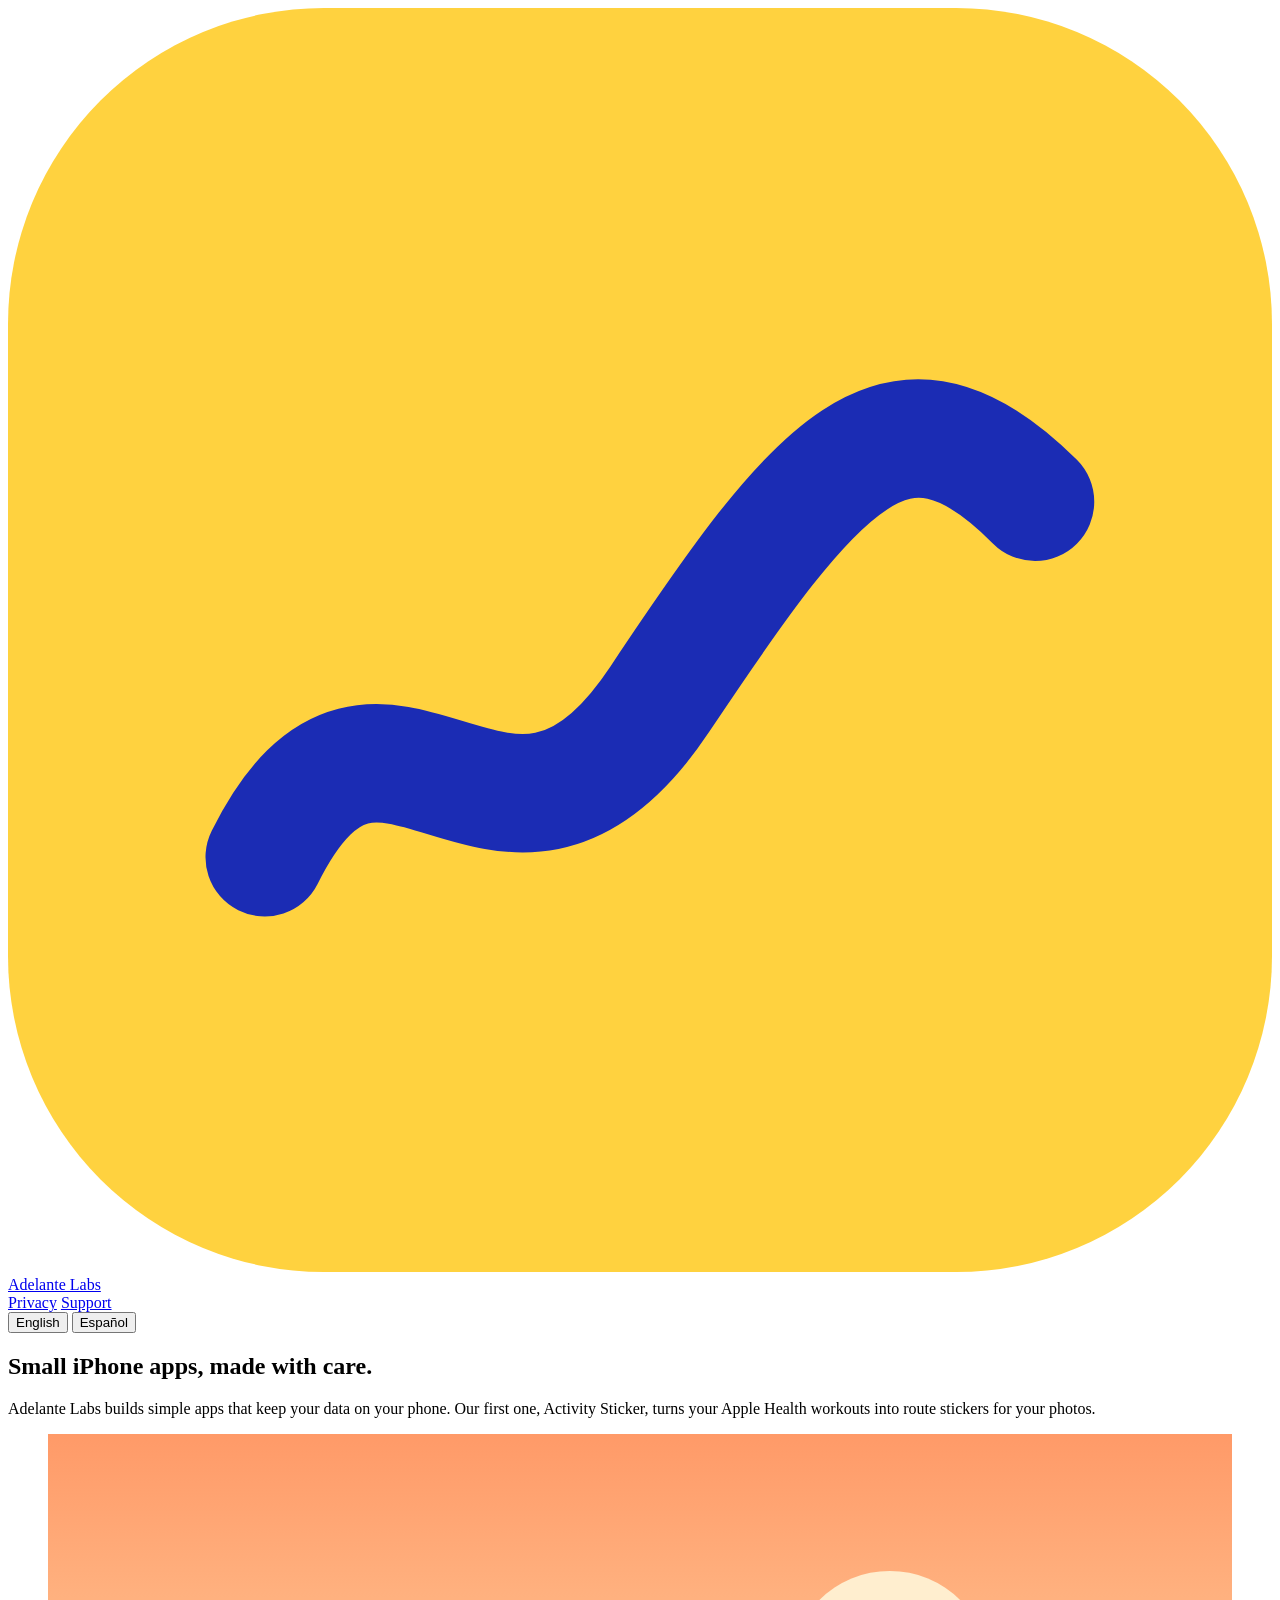
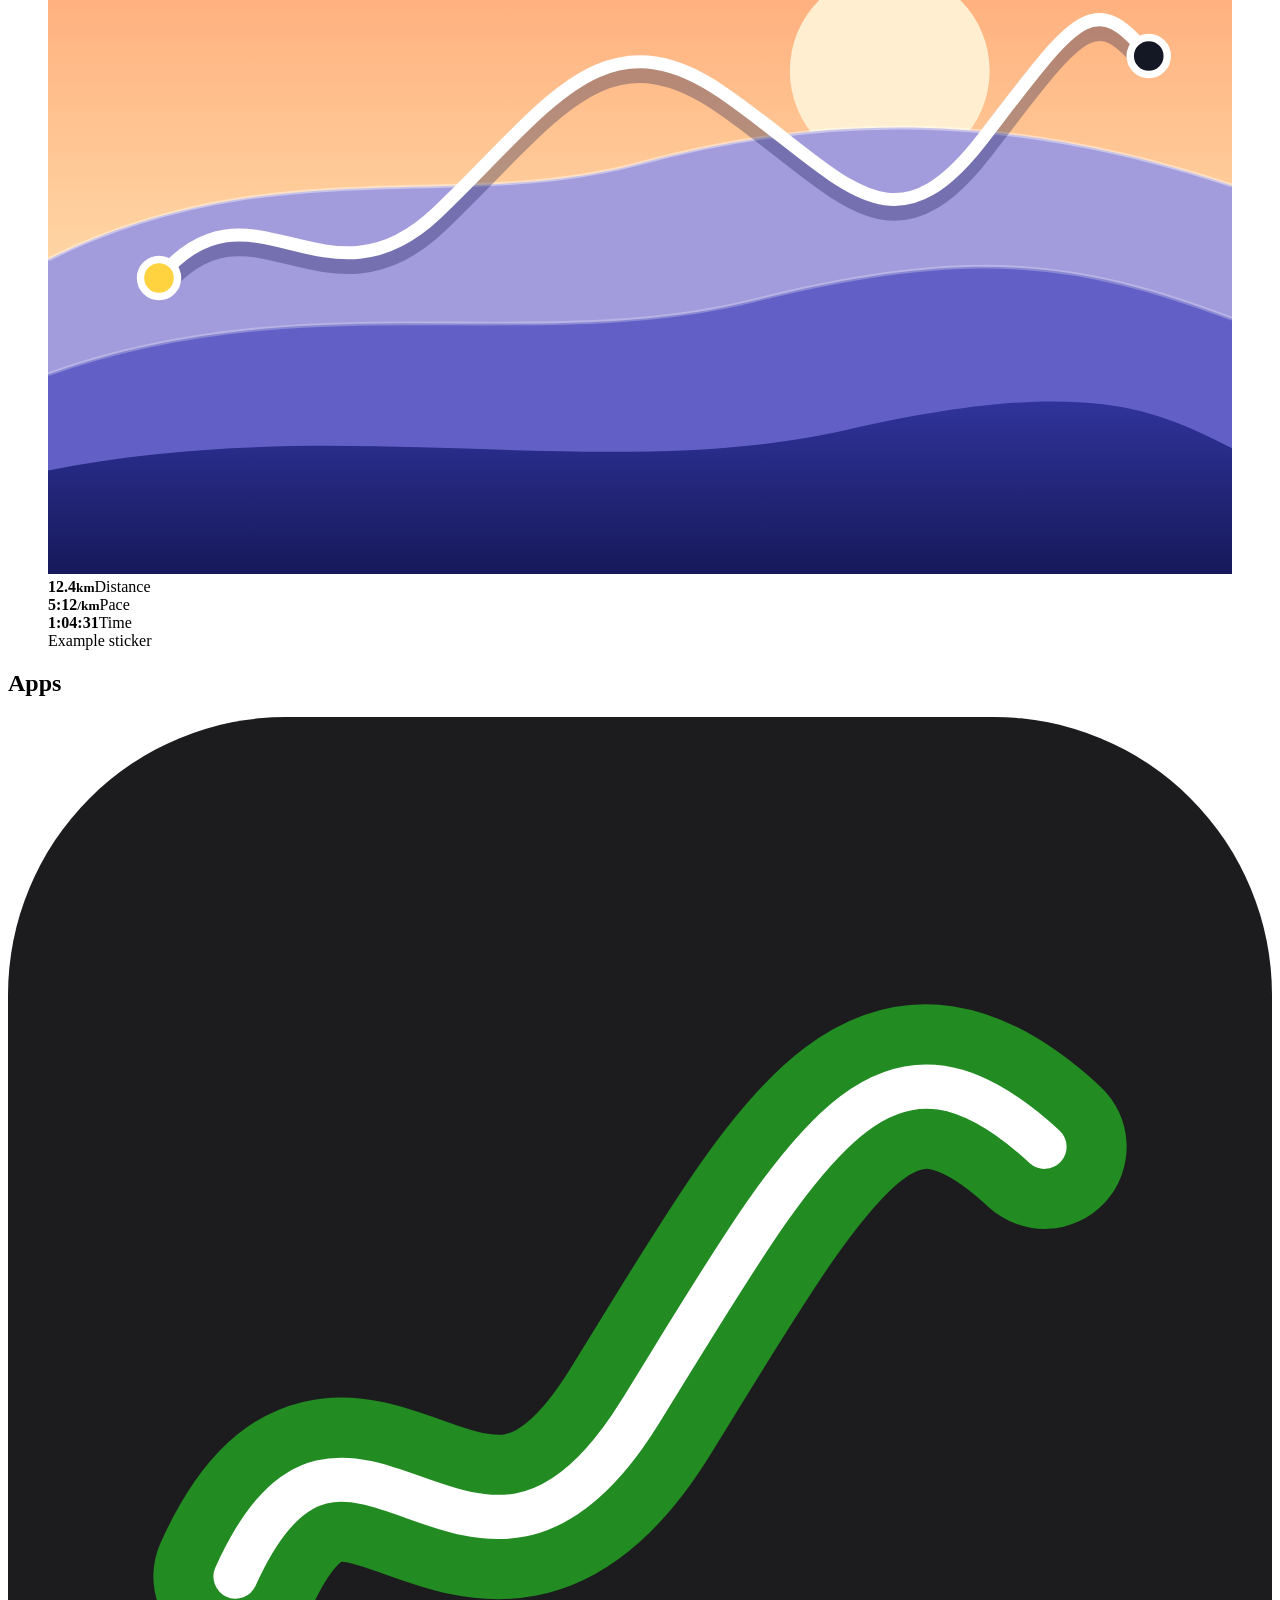
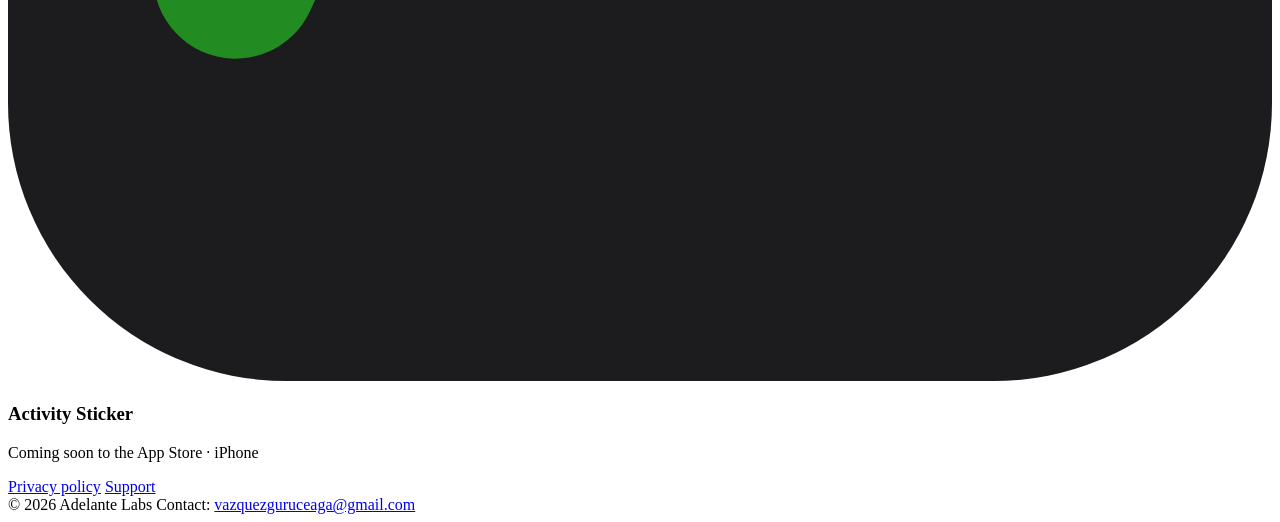
==== index.html @ 848a23d3 "Create index.html" ====
<!DOCTYPE html>
<html lang="en" data-title-en="Adelante Labs" data-title-es="Adelante Labs">
<head>
<meta charset="utf-8">
<meta name="viewport" content="width=device-width, initial-scale=1">
<title>Adelante Labs</title>
<meta name="description" content="Adelante Labs makes small iPhone apps. Our first is Activity Sticker, which turns Apple Health workouts into route stickers for your photos.">
<link rel="preconnect" href="https://fonts.googleapis.com">
<link rel="preconnect" href="https://fonts.gstatic.com" crossorigin>
<link href="https://fonts.googleapis.com/css2?family=Barlow+Condensed:wght@600;700&family=Inter:wght@400;600&display=swap" rel="stylesheet">
<link rel="stylesheet" href="assets/site.css">
</head>
<body>

<header class="top"><div class="wrap">
  <a class="brand" href="index.html" aria-current="page"><svg viewBox="0 0 64 64" aria-hidden="true"><rect width="64" height="64" rx="16" fill="#ffd23f"/><path d="M13 43C19 31 25 47 33 35S45 18 52 25" fill="none" stroke="#1b2cb4" stroke-width="6" stroke-linecap="round"/></svg>Adelante Labs</a>
  <nav class="links" aria-label="Site">
    <a href="activity-sticker/privacy/index.html"><span data-lang="en">Privacy</span><span data-lang="es" hidden>Privacidad</span></a>
    <a href="activity-sticker/support/index.html"><span data-lang="en">Support</span><span data-lang="es" hidden>Soporte</span></a>
    <div class="lang" role="group" aria-label="Language / Idioma">
      <button type="button" data-set-lang="en" aria-pressed="true">English</button>
      <button type="button" data-set-lang="es" aria-pressed="false">Español</button>
    </div>
  </nav>
</div></header>

<section class="hero band"><div class="wrap">
  <div>
    <div data-lang="en">
      <h1>Small iPhone apps, made with care.</h1>
      <p>Adelante Labs builds simple apps that keep your data on your phone. Our first one, Activity Sticker, turns your Apple Health workouts into route stickers for your photos.</p>
    </div>
    <div data-lang="es" hidden>
      <h1>Apps pequeñas para iPhone, hechas con cuidado.</h1>
      <p>Adelante Labs crea apps sencillas que mantienen tus datos en tu teléfono. La primera, Activity Sticker, convierte tus entrenamientos de Apple Health en stickers con tu ruta para tus fotos.</p>
    </div>
  </div>

  <figure class="sticker" role="img" aria-label="Example route sticker on a sunrise photo: 12.4 km, 5:12 per km, 1:04:31">
    <div class="photo">
      <svg viewBox="0 0 640 400" preserveAspectRatio="xMidYMid slice" aria-hidden="true">
        <defs>
          <linearGradient id="sky" x1="0" y1="0" x2="0" y2="1"><stop offset="0" stop-color="#ff9a68"/><stop offset=".55" stop-color="#ffd3a1"/><stop offset="1" stop-color="#ffe9cc"/></linearGradient>
          <linearGradient id="near" x1="0" y1="0" x2="0" y2="1"><stop offset="0" stop-color="#30339a"/><stop offset="1" stop-color="#16195a"/></linearGradient>
        </defs>
        <rect width="640" height="400" fill="url(#sky)"/>
        <circle cx="455" cy="128" r="54" fill="#fff4d6" opacity=".92"/>
        <path d="M0 230C120 170 220 205 320 178S520 150 640 190V400H0Z" fill="#a29bdc"/>
        <path d="M0 230C120 170 220 205 320 178S520 150 640 190" fill="none" stroke="#fff" stroke-opacity=".4" stroke-width="2"/>
        <path d="M0 292C140 242 262 282 382 252S560 232 640 262V400H0Z" fill="#6260c6"/>
        <path d="M0 292C140 242 262 282 382 252S560 232 640 262" fill="none" stroke="#fff" stroke-opacity=".25" stroke-width="2"/>
        <path d="M0 344C160 312 300 352 432 322S600 312 640 332V400H0Z" fill="url(#near)"/>
        <path class="route" pathLength="1" transform="translate(0 5)" d="M60 240C110 180 150 262 210 205S300 95 365 140S455 230 505 165S565 82 595 120" fill="none" stroke="#10124a" stroke-opacity=".3" stroke-width="13" stroke-linecap="round" stroke-linejoin="round"/>
        <path class="route" pathLength="1" d="M60 240C110 180 150 262 210 205S300 95 365 140S455 230 505 165S565 82 595 120" fill="none" stroke="#fff" stroke-width="7" stroke-linecap="round" stroke-linejoin="round"/>
        <circle cx="60" cy="240" r="10" fill="#ffd23f" stroke="#fff" stroke-width="4"/>
        <circle cx="595" cy="120" r="10" fill="#141724" stroke="#fff" stroke-width="4"/>
      </svg>
      <div class="stats">
        <div><b>12.4<small>km</small></b><span data-lang="en">Distance</span><span data-lang="es" hidden>Distancia</span></div>
        <div><b>5:12<small>/km</small></b><span data-lang="en">Pace</span><span data-lang="es" hidden>Ritmo</span></div>
        <div><b>1:04:31</b><span data-lang="en">Time</span><span data-lang="es" hidden>Tiempo</span></div>
      </div>
    </div>
    <span class="tag"><span data-lang="en">Example sticker</span><span data-lang="es" hidden>Sticker de ejemplo</span></span>
  </figure>
</div></section>

<main class="band"><div class="wrap">
  <h2 class="section-title">Apps</h2>
  <article class="app">
    <div class="icon" aria-hidden="true"><svg viewBox="0 0 100 100"><rect width="100" height="100" rx="22" fill="#1c1c1e"/><path d="M18 68C27 48 37 76 50 55S69 22 82 34" fill="none" stroke="#228b22" stroke-width="13" stroke-linecap="round" stroke-linejoin="round"/><path d="M18 68C27 48 37 76 50 55S69 22 82 34" fill="none" stroke="#fff" stroke-width="3.5" stroke-linecap="round" stroke-linejoin="round"/></svg></div>
    <div>
      <h3>Activity Sticker</h3>
      <p class="muted"><span data-lang="en">Coming soon to the App Store · iPhone</span><span data-lang="es" hidden>Próximamente en el App Store · iPhone</span></p>
    </div>
    <nav class="app-links" aria-label="Activity Sticker">
      <a href="activity-sticker/privacy/index.html"><span data-lang="en">Privacy policy</span><span data-lang="es" hidden>Aviso de privacidad</span></a>
      <a href="activity-sticker/support/index.html"><span data-lang="en">Support</span><span data-lang="es" hidden>Soporte</span></a>
    </nav>
  </article>
</div></main>

<footer class="band"><div class="wrap">
  <span>© 2026 Adelante Labs</span>
  <span><span data-lang="en">Contact</span><span data-lang="es" hidden>Contacto</span>: <a href="mailto:vazquezguruceaga@gmail.com">vazquezguruceaga@gmail.com</a></span>
</div></footer>

<script src="assets/site.js"></script>
</body>
</html>
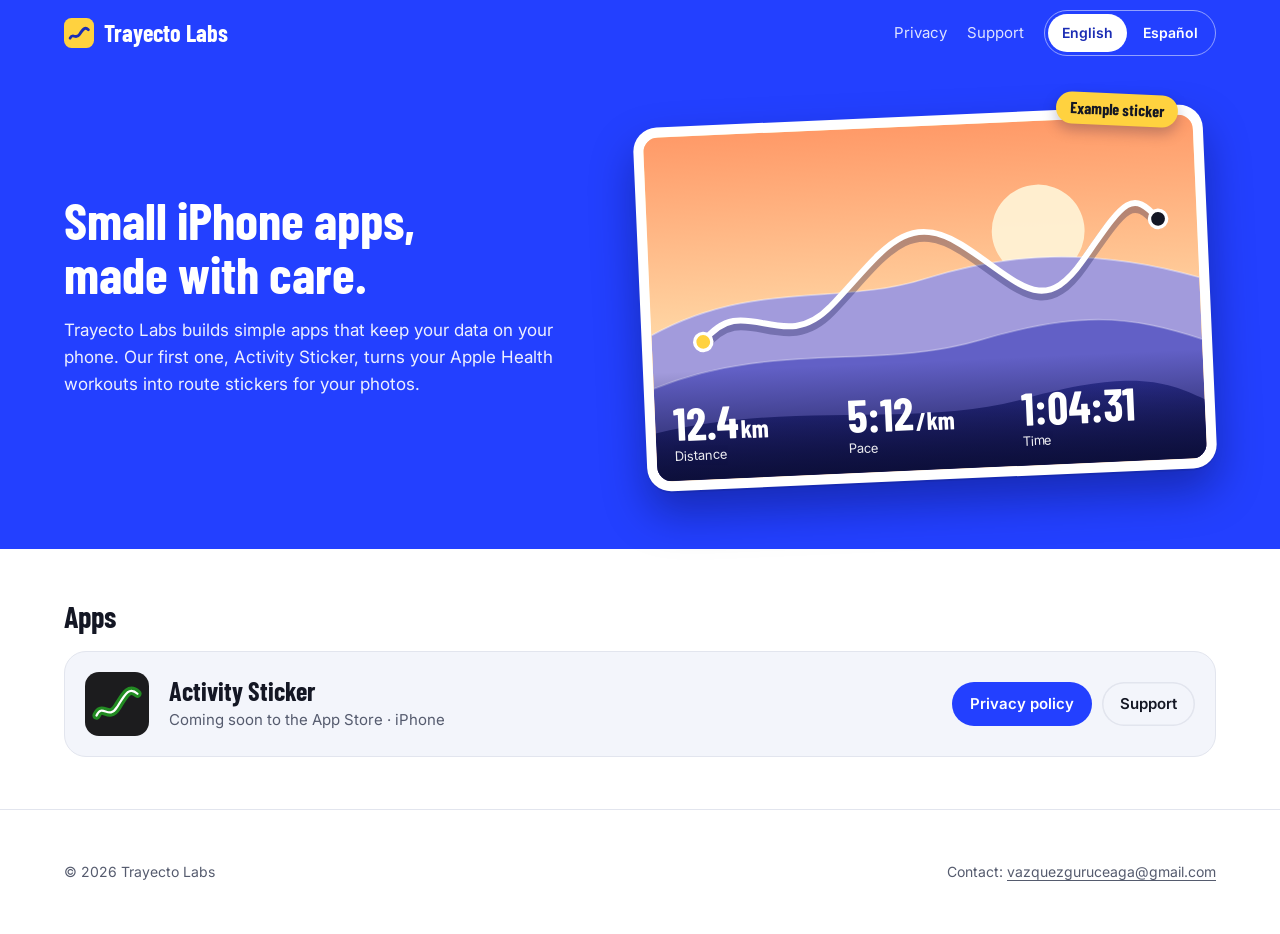
==== commit 06f8afc6: "Update index.html" ====
--- a/index.html
+++ b/index.html
@@ -1,10 +1,10 @@
 <!DOCTYPE html>
-<html lang="en" data-title-en="Adelante Labs" data-title-es="Adelante Labs">
+<html lang="en" data-title-en="Trayecto Labs" data-title-es="Trayecto Labs">
 <head>
 <meta charset="utf-8">
 <meta name="viewport" content="width=device-width, initial-scale=1">
-<title>Adelante Labs</title>
-<meta name="description" content="Adelante Labs makes small iPhone apps. Our first is Activity Sticker, which turns Apple Health workouts into route stickers for your photos.">
+<title>Trayecto Labs</title>
+<meta name="description" content="Trayecto Labs makes small iPhone apps. Our first is Activity Sticker, which turns Apple Health workouts into route stickers for your photos.">
 <link rel="preconnect" href="https://fonts.googleapis.com">
 <link rel="preconnect" href="https://fonts.gstatic.com" crossorigin>
 <link href="https://fonts.googleapis.com/css2?family=Barlow+Condensed:wght@600;700&family=Inter:wght@400;600&display=swap" rel="stylesheet">
@@ -13,7 +13,7 @@
 <body>
 
 <header class="top"><div class="wrap">
-  <a class="brand" href="index.html" aria-current="page"><svg viewBox="0 0 64 64" aria-hidden="true"><rect width="64" height="64" rx="16" fill="#ffd23f"/><path d="M13 43C19 31 25 47 33 35S45 18 52 25" fill="none" stroke="#1b2cb4" stroke-width="6" stroke-linecap="round"/></svg>Adelante Labs</a>
+  <a class="brand" href="index.html" aria-current="page"><svg viewBox="0 0 64 64" aria-hidden="true"><rect width="64" height="64" rx="16" fill="#ffd23f"/><path d="M13 43C19 31 25 47 33 35S45 18 52 25" fill="none" stroke="#1b2cb4" stroke-width="6" stroke-linecap="round"/></svg>Trayecto Labs</a>
   <nav class="links" aria-label="Site">
     <a href="activity-sticker/privacy/index.html"><span data-lang="en">Privacy</span><span data-lang="es" hidden>Privacidad</span></a>
     <a href="activity-sticker/support/index.html"><span data-lang="en">Support</span><span data-lang="es" hidden>Soporte</span></a>
@@ -28,11 +28,11 @@
   <div>
     <div data-lang="en">
       <h1>Small iPhone apps, made with care.</h1>
-      <p>Adelante Labs builds simple apps that keep your data on your phone. Our first one, Activity Sticker, turns your Apple Health workouts into route stickers for your photos.</p>
+      <p>Trayecto Labs builds simple apps that keep your data on your phone. Our first one, Activity Sticker, turns your Apple Health workouts into route stickers for your photos.</p>
     </div>
     <div data-lang="es" hidden>
       <h1>Apps pequeñas para iPhone, hechas con cuidado.</h1>
-      <p>Adelante Labs crea apps sencillas que mantienen tus datos en tu teléfono. La primera, Activity Sticker, convierte tus entrenamientos de Apple Health en stickers con tu ruta para tus fotos.</p>
+      <p>Trayecto Labs crea apps sencillas que mantienen tus datos en tu teléfono. La primera, Activity Sticker, convierte tus entrenamientos de Apple Health en stickers con tu ruta para tus fotos.</p>
     </div>
   </div>
 
@@ -81,7 +81,7 @@
 </div></main>
 
 <footer class="band"><div class="wrap">
-  <span>© 2026 Adelante Labs</span>
+  <span>© 2026 Trayecto Labs</span>
   <span><span data-lang="en">Contact</span><span data-lang="es" hidden>Contacto</span>: <a href="mailto:vazquezguruceaga@gmail.com">vazquezguruceaga@gmail.com</a></span>
 </div></footer>
 
--- a/assets/site.css
+++ b/assets/site.css
@@ -0,0 +1,116 @@
+/* VOICE: calm and plain spoken, with a little workout-sticker play
+   IDEA: the page behaves like a route sticker stuck on a photo, except every stat reads zero
+   PICTURE: tilted photo card with sunrise hills, a white GPS route and a stats strip
+   COLOUR and TYPE: cobalt field, white, sun yellow accent; Barlow Condensed for titles and stats, Inter for text
+   LAYOUT: cobalt header and hero band, then one readable column with section links */
+:root{color-scheme:light dark;
+  --bg:light-dark(#ffffff,#0d1120);
+  --ink:light-dark(#141724,#eceef6);
+  --muted:light-dark(#555b6e,#a3a9bc);
+  --rule:light-dark(#e2e5ee,#262c42);
+  --card:light-dark(#f3f5fb,#151a2d);
+  --field:light-dark(#2340ff,#1b2cb4);
+  --sun:#ffd23f}
+:root[data-theme=light]{color-scheme:light}
+:root[data-theme=dark]{color-scheme:dark}
+*{box-sizing:border-box;min-width:0}
+html{scroll-padding-top:72px}
+body{margin:0;background:var(--bg);color:var(--ink);font:16.5px/1.6 Inter,system-ui,-apple-system,"Segoe UI",sans-serif;overflow-x:clip}
+a{color:inherit;text-underline-offset:3px}
+[hidden]{display:none!important}
+.wrap{max-width:1240px;margin:0 auto}
+.band{padding:clamp(28px,4vw,64px) max(5vw,16px)}
+button,a{-webkit-tap-highlight-color:transparent}
+a:focus-visible,button:focus-visible{outline:3px solid var(--sun);outline-offset:3px;border-radius:6px}
+
+/* header */
+.top{background:var(--field);color:#fff;padding:10px max(5vw,16px)}
+.top .wrap{display:flex;flex-wrap:wrap;align-items:center;justify-content:space-between;gap:8px 24px}
+.brand{display:inline-flex;align-items:center;gap:10px;min-height:44px;font:700 24px/1 "Barlow Condensed",sans-serif;text-decoration:none}
+.brand svg{width:30px;height:30px;flex:none}
+.links{display:flex;flex-wrap:wrap;align-items:center;gap:4px 20px;font-size:15px}
+.links a{display:inline-flex;align-items:center;min-height:44px;text-decoration:none;opacity:.85}
+.links a:hover{opacity:1}
+.links a[aria-current]{opacity:1;text-decoration:underline;text-decoration-thickness:2px;text-underline-offset:6px}
+.lang{display:inline-flex;gap:2px;padding:3px;border:1.5px solid rgba(255,255,255,.5);border-radius:999px}
+.lang button{min-height:38px;padding:0 14px;border:0;border-radius:999px;background:none;color:#fff;font:600 14px/1 Inter,sans-serif;cursor:pointer}
+.lang button[aria-pressed=true]{background:#fff;color:#1b2cb4}
+
+/* hero */
+.hero{background:var(--field);color:#fff;padding-top:clamp(20px,3vw,40px)}
+.hero .wrap{display:grid;grid-template-columns:minmax(0,1fr) minmax(0,1.15fr);gap:clamp(28px,5vw,64px);align-items:center}
+.hero h1{margin:0 0 16px;font:700 clamp(36px,5vw,52px)/1.05 "Barlow Condensed",sans-serif;text-wrap:balance}
+.hero p{margin:0 0 12px;max-width:34em;font-size:17px;color:rgba(255,255,255,.92)}
+.hero .meta{font-size:14px;color:rgba(255,255,255,.78)}
+
+/* the sticker */
+.sticker{position:relative;margin:12px 6px 18px;padding:10px;background:#fff;border-radius:24px;transform:rotate(-2.5deg);box-shadow:0 2px 0 rgba(0,0,0,.08),0 22px 44px rgba(4,8,60,.38)}
+.photo{position:relative;aspect-ratio:16/10;border-radius:15px;overflow:hidden;background:#ffd3a1}
+.photo svg{position:absolute;inset:0;width:100%;height:100%}
+.stats{position:absolute;left:0;right:0;bottom:0;display:grid;grid-template-columns:repeat(3,minmax(0,1fr));gap:8px;padding:28px 18px 14px;background:linear-gradient(rgba(10,12,50,0),rgba(10,12,50,.78));color:#fff}
+.stats b{display:block;white-space:nowrap;font:700 clamp(24px,4.2vw,46px)/1 "Barlow Condensed",sans-serif}
+.stats b small{font-size:.55em;margin-left:2px}
+.stats span{display:block;font-size:13px;opacity:.92}
+.tag{position:absolute;top:-14px;right:24px;padding:8px 14px;border-radius:999px;background:var(--sun);color:#141724;font:700 16px/1 "Barlow Condensed",sans-serif;transform:rotate(5deg);box-shadow:0 6px 14px rgba(4,8,60,.25)}
+.route{stroke-dasharray:1;stroke-dashoffset:0;animation:draw 2.2s .25s ease-out both}
+@keyframes draw{from{stroke-dashoffset:1}}
+@media (prefers-reduced-motion:reduce){.route{animation:none}}
+
+/* contact card (support) */
+.contact{padding:clamp(20px,3vw,30px);background:#fff;color:#141724;border-radius:24px;transform:rotate(1.5deg);box-shadow:0 22px 44px rgba(4,8,60,.38)}
+.contact .label{margin:0;font-size:14px;color:#555b6e}
+.contact .email{max-width:none;color:#141724;margin:4px 0 18px;font:700 clamp(26px,3.6vw,40px)/1.1 "Barlow Condensed",sans-serif;overflow-wrap:break-word}
+.row{display:flex;flex-wrap:wrap;gap:10px}
+.btn{display:inline-flex;align-items:center;justify-content:center;min-height:44px;padding:0 20px;border:1.5px solid #2340ff;border-radius:999px;background:#2340ff;color:#fff;font:600 15px/1 Inter,sans-serif;text-decoration:none;cursor:pointer}
+.btn.ghost{background:#fff;color:#2340ff}
+.contact .hint{margin:16px 0 0;font-size:14px;color:#555b6e}
+.status{display:block;min-height:1.4em;margin-top:8px;font-size:14px;color:#1b2cb4}
+
+/* section links */
+.toc{background:var(--bg);border-bottom:1px solid var(--rule)}
+.toc .scroll{display:flex;gap:4px 24px;max-width:1240px;margin:0 auto;padding:4px max(5vw,16px);overflow-x:auto;white-space:nowrap;font-size:14.5px}
+.toc a{flex:none;display:inline-flex;align-items:center;min-height:44px;color:var(--muted);text-decoration:none}
+.toc a:hover{color:var(--ink)}
+@media (min-width:900px){.toc{position:sticky;top:0;z-index:2}}
+
+/* document */
+.doc{max-width:720px;margin:0 auto}
+.doc h2{margin:48px 0 10px;font:700 30px/1.1 "Barlow Condensed",sans-serif;text-wrap:balance}
+.doc h2:first-child{margin-top:0}
+.doc h3{margin:22px 0 4px;font-size:17px;font-weight:600}
+.doc p,.doc li{max-width:68ch}
+.doc p{margin:0 0 12px}
+.doc ul{margin:0 0 12px;padding-left:1.2em}
+.doc li{margin:6px 0}
+.path{font-weight:600}
+.note{margin:18px 0;padding:18px 20px;background:var(--card);border-radius:16px}
+.muted{color:var(--muted)}
+
+/* home: app list */
+.section-title{margin:0 0 18px;font:700 30px/1.1 "Barlow Condensed",sans-serif}
+.app{display:grid;grid-template-columns:64px minmax(0,1fr) auto;align-items:center;gap:16px 20px;padding:20px;border:1px solid var(--rule);border-radius:22px;background:var(--card)}
+.app .icon svg{display:block;width:64px;height:64px}
+.app h3{margin:0;font:700 26px/1.1 "Barlow Condensed",sans-serif}
+.app p{margin:2px 0 0;font-size:15px}
+.app-links{display:flex;flex-wrap:wrap;gap:10px}
+.app-links a{display:inline-flex;align-items:center;min-height:44px;padding:0 18px;border-radius:999px;background:var(--field);color:#fff;font-weight:600;font-size:15px;text-decoration:none}
+.app-links a+a{background:none;color:var(--ink);box-shadow:inset 0 0 0 1.5px var(--rule)}
+
+/* footer */
+footer{border-top:1px solid var(--rule);color:var(--muted);font-size:14px}
+footer .wrap{display:flex;flex-wrap:wrap;justify-content:space-between;gap:8px 24px}
+footer a{color:inherit}
+
+@media (max-width:760px){
+  .hero .wrap{grid-template-columns:minmax(0,1fr)}
+  .sticker{transform:rotate(-1.5deg)}
+  .contact{transform:rotate(.8deg)}
+}
+@media (max-width:600px){
+  html{scroll-padding-top:16px}
+  .app{grid-template-columns:56px minmax(0,1fr)}
+  .app .icon svg{width:56px;height:56px}
+  .app-links{grid-column:1/-1}
+  .stats{padding:22px 12px 10px}
+  .stats span{font-size:12px}
+}
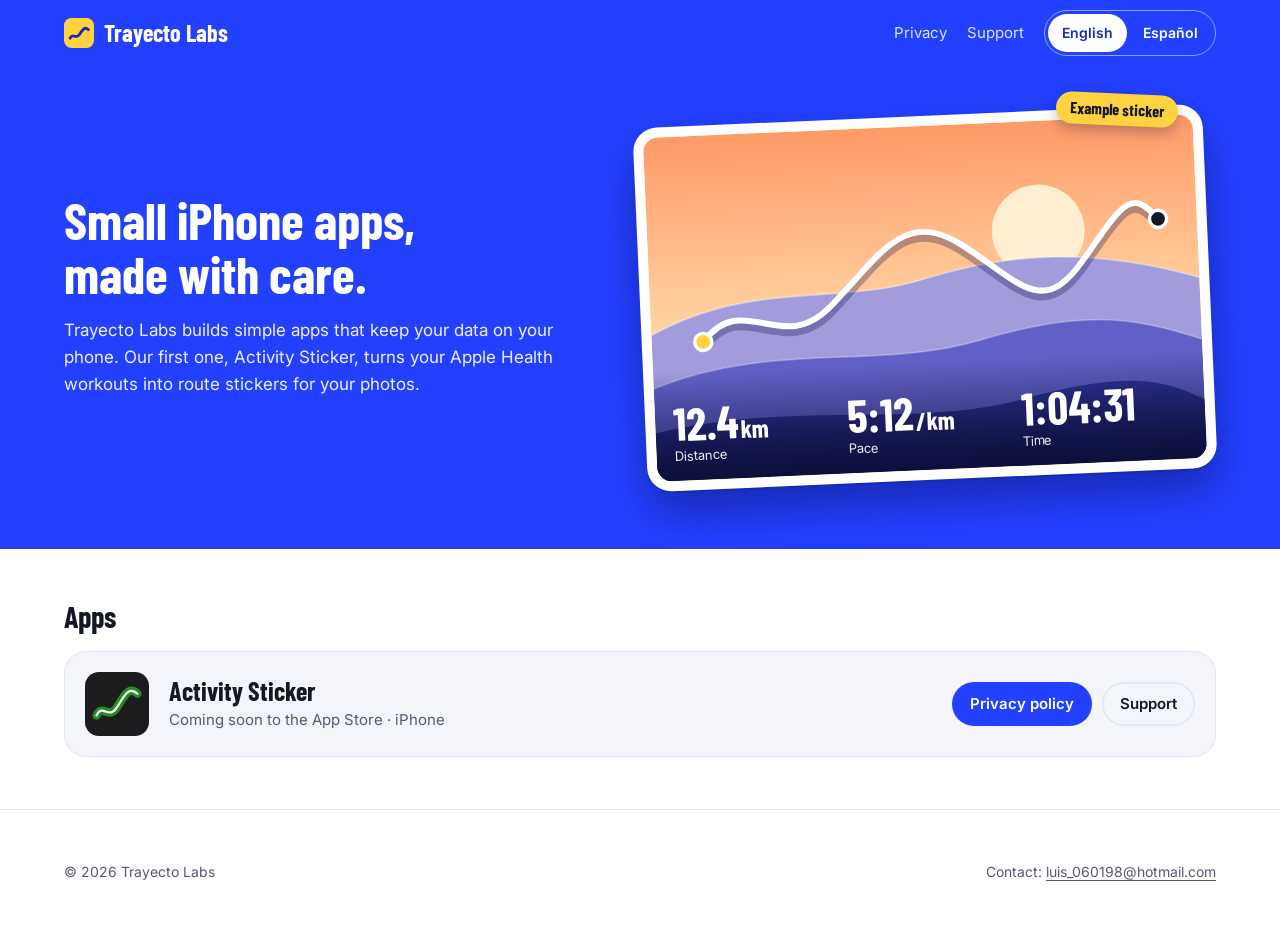
==== commit 5e428839: "Update index.html" ====
--- a/index.html
+++ b/index.html
@@ -82,7 +82,7 @@
 
 <footer class="band"><div class="wrap">
   <span>© 2026 Trayecto Labs</span>
-  <span><span data-lang="en">Contact</span><span data-lang="es" hidden>Contacto</span>: <a href="mailto:vazquezguruceaga@gmail.com">vazquezguruceaga@gmail.com</a></span>
+  <span><span data-lang="en">Contact</span><span data-lang="es" hidden>Contacto</span>: <a href="mailto:luis_060198@hotmail.com">luis_060198@hotmail.com</a></span>
 </div></footer>
 
 <script src="assets/site.js"></script>
